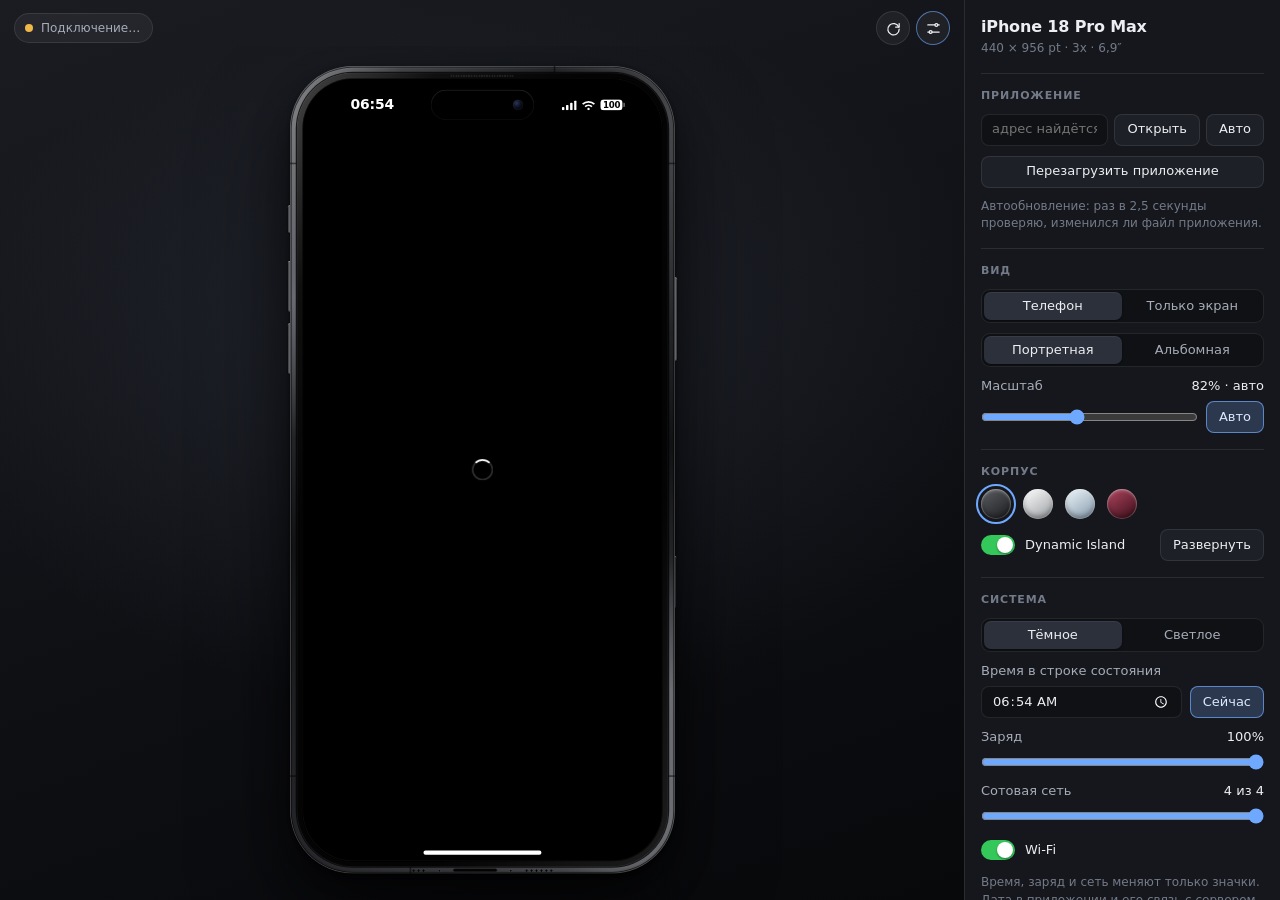
==== dev-tools/iphone-simulator/index.html @ 52084268 "Симулятор iPhone 18 Pro Max для разработки: dev-tools/iphone-simulator Отдельный инструмент разработ" ====
<!DOCTYPE html>
<html lang="ru">
<head>
  <meta charset="UTF-8">
  <meta name="viewport" content="width=device-width, initial-scale=1">
  <!-- В экран телефона можно загрузить только локальный адрес: остальное браузер не пустит. -->
  <meta http-equiv="Content-Security-Policy" content="default-src 'self'; script-src 'self'; style-src 'self'; img-src 'self' data:; connect-src 'self' http://localhost:* http://127.0.0.1:*; frame-src 'self' http://localhost:* http://127.0.0.1:* https://localhost:* https://127.0.0.1:*; object-src 'none'; base-uri 'none'; form-action 'none'">
  <meta name="color-scheme" content="dark">
  <title>iPhone 18 Pro Max — симулятор</title>
  <link rel="icon" type="image/svg+xml" href="assets/favicon.svg">
  <link rel="stylesheet" href="simulator.css">
</head>
<body>
  <div class="sim" id="sim" data-panel="open">
    <main class="stage">
      <header class="topbar">
        <div class="chip" id="chip" data-state="connecting" role="status" aria-live="polite"><span id="chipText">Подключение…</span></div>
        <div class="topbar-actions">
          <button class="icon-btn" id="quickReload" type="button" title="Перезагрузить приложение" aria-label="Перезагрузить приложение">
            <svg viewBox="0 0 24 24" aria-hidden="true"><path d="M20 5v5h-5"/><path d="M19.4 10A8 8 0 1 0 20 13"/></svg>
          </button>
          <button class="icon-btn" id="panelToggle" type="button" title="Настройки симулятора" aria-label="Настройки симулятора" aria-controls="panel" aria-expanded="true">
            <svg viewBox="0 0 24 24" aria-hidden="true"><path d="M4 7h10M18 7h2M4 17h2M10 17h10"/><circle cx="16" cy="7" r="2"/><circle cx="8" cy="17" r="2"/></svg>
          </button>
        </div>
      </header>

      <div class="stage-scroll" id="stage">
        <div class="scaler" id="scaler">
          <div class="device" id="device" data-view="device" data-orientation="portrait" data-color="black" data-island="on">
            <div class="shadow" aria-hidden="true"></div>

            <!-- корпус: в альбомной ориентации поворачивается целиком, экран остаётся на месте -->
            <div class="hw hw-back" aria-hidden="true">
              <i class="key key-action"></i>
              <i class="key key-vol-up"></i>
              <i class="key key-vol-down"></i>
              <i class="key key-side"></i>
              <i class="key key-camera"></i>
              <div class="chassis">
                <i class="band band-left-top"></i><i class="band band-left-bottom"></i>
                <i class="band band-right-top"></i><i class="band band-right-bottom"></i>
                <i class="band band-top"></i><i class="band band-bottom"></i>
                <div class="ports">
                  <i class="holes holes-mic"></i><i class="screw"></i><i class="usb"></i><i class="screw"></i><i class="holes holes-speaker"></i>
                </div>
              </div>
              <div class="bezel"></div>
              <i class="earpiece"></i>
            </div>

            <div class="display" id="display">
              <div class="app-viewport">
                <iframe class="app-frame" id="appFrame" title="Приложение в симуляторе" referrerpolicy="no-referrer"></iframe>
              </div>

              <div class="cover" id="cover" data-state="connecting">
                <div class="cover-wait" aria-hidden="true"><i class="spinner"></i></div>
                <div class="cover-error">
                  <p class="cover-title" id="coverTitle"></p>
                  <p class="cover-text" id="coverText"></p>
                  <button class="cover-btn" id="coverRetry" type="button">Повторить</button>
                </div>
              </div>

              <div class="status-bar" id="statusBar" data-tone="light" aria-hidden="true">
                <div class="sb-side sb-left"><time class="sb-time" id="sbTime">9:41</time></div>
                <div class="sb-side sb-right">
                  <svg class="sb-cell" id="sbCell" viewBox="0 0 18 12"><rect x="0" y="8" width="3" height="4" rx="1"/><rect x="5" y="5.5" width="3" height="6.5" rx="1"/><rect x="10" y="3" width="3" height="9" rx="1"/><rect x="15" y="0" width="3" height="12" rx="1"/></svg>
                  <span class="sb-net" id="sbNet" hidden>LTE</span>
                  <svg class="sb-wifi" id="sbWifi" viewBox="0 0 17 12"><path d="M8.5 9.1a1.45 1.45 0 1 0 0 2.9 1.45 1.45 0 0 0 0-2.9ZM.6 3.9 2.1 5.4a9 9 0 0 1 12.8 0l1.5-1.5a11.1 11.1 0 0 0-15.8 0Zm3 3 1.5 1.5a4.8 4.8 0 0 1 6.8 0l1.5-1.5a6.9 6.9 0 0 0-9.8 0Z"/></svg>
                  <div class="sb-battery-wrap">
                    <div class="sb-battery" id="sbBattery"><span class="sb-battery-fill"></span><span class="sb-battery-num" id="sbBatteryNum">100</span></div><i class="sb-nub"></i>
                  </div>
                </div>
              </div>
              <div class="home-indicator" id="homeIndicator" data-tone="light" aria-hidden="true"></div>
            </div>

            <div class="hw hw-front">
              <button class="island" id="island" type="button" aria-expanded="false" aria-label="Dynamic Island: развернуть" title="Нажми, чтобы развернуть или свернуть">
                <span class="island-lens" aria-hidden="true"></span>
                <span class="island-live" aria-hidden="true">
                  <i class="island-app">₽</i>
                  <span class="island-text"><b>Мои расходы</b><small>Демонстрация Dynamic Island</small></span>
                  <i class="island-ring"></i>
                </span>
              </button>
              <div class="glass" aria-hidden="true"></div>
            </div>
          </div>
        </div>
      </div>

      <p class="boot-note" id="bootNote">Симулятор открывается через свой сервер. В терминале проекта запусти:<br><code>node dev-tools/iphone-simulator/server.js</code></p>
    </main>

    <aside class="panel" id="panel" aria-label="Настройки симулятора">
      <header class="panel-head">
        <h1>iPhone 18 Pro Max</h1>
        <p>440 × 956 pt · 3x · 6,9″</p>
      </header>

      <section class="group">
        <h2>Приложение</h2>
        <form class="url-form" id="urlForm">
          <input id="appUrl" type="text" inputmode="url" autocomplete="off" spellcheck="false" placeholder="адрес найдётся сам" aria-label="Адрес приложения">
          <button class="btn" type="submit">Открыть</button>
          <button class="btn" id="urlAuto" type="button" title="Найти приложение автоматически">Авто</button>
        </form>
        <p class="note note-bad" id="urlNote" hidden>Можно открыть только локальный адрес: localhost или 127.0.0.1.</p>
        <button class="btn wide" id="reloadBtn" type="button">Перезагрузить приложение</button>
        <p class="note" id="liveNote"></p>
      </section>

      <section class="group">
        <h2>Вид</h2>
        <div class="seg" data-setting="view" role="group" aria-label="Режим показа">
          <button type="button" data-value="device">Телефон</button>
          <button type="button" data-value="screen">Только экран</button>
        </div>
        <div class="seg" data-setting="orientation" role="group" aria-label="Ориентация">
          <button type="button" data-value="portrait">Портретная</button>
          <button type="button" data-value="landscape">Альбомная</button>
        </div>
        <div class="field">
          <label for="scale">Масштаб <output id="scaleOut" for="scale"></output></label>
          <div class="row">
            <input id="scale" type="range" min="25" max="150" step="5">
            <button class="btn" id="scaleAuto" type="button" aria-pressed="true" title="Вписать телефон в окно">Авто</button>
          </div>
        </div>
      </section>

      <section class="group">
        <h2>Корпус</h2>
        <div class="swatches" data-setting="color" role="group" aria-label="Цвет корпуса">
          <button type="button" data-value="black" title="Чёрный (Black)" aria-label="Чёрный"></button>
          <button type="button" data-value="silver" title="Серебристый (Silver)" aria-label="Серебристый"></button>
          <button type="button" data-value="glacier" title="Ледяной (Glacier)" aria-label="Ледяной"></button>
          <button type="button" data-value="burgundy" title="Бордовый (Burgundy)" aria-label="Бордовый"></button>
        </div>
        <div class="row row-between">
          <label class="switch"><input type="checkbox" data-setting="island"><i></i><span>Dynamic Island</span></label>
          <button class="btn" id="islandDemo" type="button">Развернуть</button>
        </div>
      </section>

      <section class="group">
        <h2>Система</h2>
        <div class="seg" data-setting="theme" role="group" aria-label="Оформление iPhone">
          <button type="button" data-value="dark">Тёмное</button>
          <button type="button" data-value="light">Светлое</button>
        </div>
        <div class="field">
          <label for="timeInput">Время в строке состояния</label>
          <div class="row">
            <input id="timeInput" type="time">
            <button class="btn" id="timeNow" type="button" aria-pressed="true" title="Показывать настоящее время">Сейчас</button>
          </div>
        </div>
        <div class="field">
          <label for="battery">Заряд <output id="batteryOut" for="battery"></output></label>
          <input id="battery" type="range" min="0" max="100" step="1" data-setting="battery">
        </div>
        <div class="field">
          <label for="cell">Сотовая сеть <output id="cellOut" for="cell"></output></label>
          <input id="cell" type="range" min="0" max="4" step="1" data-setting="cell">
        </div>
        <label class="switch"><input type="checkbox" data-setting="wifi"><i></i><span>Wi‑Fi</span></label>
        <p class="note">Время, заряд и сеть меняют только значки. Дата в приложении и его связь с сервером остаются настоящими.</p>
      </section>

      <section class="group">
        <h2>Что получает приложение</h2>
        <label class="switch"><input type="checkbox" data-setting="density"><i></i><span>Плотность пикселей 3x</span></label>
        <dl class="facts" id="facts"></dl>
        <p class="note">Что на Windows воспроизвести нельзя — в файле README.md рядом с симулятором.</p>
      </section>

      <button class="btn wide ghost" id="resetBtn" type="button">Сбросить настройки</button>
    </aside>
  </div>

  <script type="module" src="simulator.js"></script>
</body>
</html>
---- dev-tools/iphone-simulator/simulator.css ----
/* Симулятор iPhone 18 Pro Max: сцена, корпус, системные элементы экрана и панель настроек.
   Все размеры корпуса — в CSS px при масштабе 1; целиком он уменьшается одним transform: scale(). */

:root {
  color-scheme: dark;
  --bg: #0b0c0f;
  --panel: #15171c;
  --panel-2: #1d2027;
  --well: #0f1115;
  --line: rgb(255 255 255 / 9%);
  --ink: #eceef2;
  --ink-2: #a6acb8;
  --ink-3: #737a88;
  --accent: #6ea8ff;
  --ok: #46c98b;
  --warn: #f0b849;
  --bad: #f0645c;
  --ui: "Segoe UI Variable Text", "Segoe UI", -apple-system, BlinkMacSystemFont, system-ui, sans-serif;
  --ios: -apple-system, "SF Pro Text", "Segoe UI Variable Display", "Segoe UI", system-ui, sans-serif;
  --panel-w: 316px;
  --spring: cubic-bezier(.3, 1.3, .45, 1);
}

*, *::before, *::after { box-sizing: border-box; }
[hidden] { display: none !important; }
html, body { height: 100%; margin: 0; }
body { overflow: hidden; background: var(--bg); color: var(--ink); font: 13px/1.4 var(--ui); -webkit-font-smoothing: antialiased; }
button, input { font: inherit; color: inherit; }
:focus-visible { outline: 2px solid var(--accent); outline-offset: 2px; }

/* ---------- раскладка: сцена слева, панель справа ---------- */
.sim { height: 100%; display: grid; grid-template-columns: minmax(0, 1fr) var(--panel-w); }
.sim[data-panel="closed"] { grid-template-columns: minmax(0, 1fr); }
.sim[data-panel="closed"] .panel { display: none; }

.stage {
  position: relative; min-width: 0; min-height: 0;
  display: grid; grid-template-rows: auto minmax(0, 1fr);
  background:
    radial-gradient(80% 55% at 50% 40%, rgb(92 104 128 / 20%), transparent 72%),
    linear-gradient(160deg, #1a1c22, #0e0f13 60%, #08090b);
}
.topbar { display: flex; align-items: center; justify-content: space-between; gap: 10px; min-height: 46px; padding: 10px 14px 0; }
.topbar-actions { display: flex; gap: 6px; flex: none; }
.chip {
  display: flex; align-items: center; gap: 8px; min-width: 0;
  padding: 6px 12px 6px 10px; border: 1px solid var(--line); border-radius: 999px;
  background: rgb(255 255 255 / 5%); color: var(--ink-2); font-size: 12px;
}
.chip span { overflow: hidden; white-space: nowrap; text-overflow: ellipsis; }
.chip::before { content: ''; flex: none; width: 8px; height: 8px; border-radius: 50%; background: var(--warn); }
.chip[data-state="ready"]::before { background: var(--ok); }
.chip[data-state="error"]::before { background: var(--bad); }
.chip[data-state="connecting"]::before { animation: blink 1s ease-in-out infinite; }
.chip[data-state="pending"]::before { background: var(--accent); }
.icon-btn {
  width: 34px; height: 34px; display: grid; place-items: center; padding: 0;
  border: 1px solid var(--line); border-radius: 50%; background: rgb(255 255 255 / 5%); cursor: pointer;
  transition: background-color .15s, border-color .15s;
}
.icon-btn:hover { background: rgb(255 255 255 / 11%); border-color: rgb(255 255 255 / 20%); }
.icon-btn[aria-expanded="true"] { border-color: color-mix(in srgb, var(--accent) 60%, transparent); }
.icon-btn[data-pending="true"] { border-color: var(--accent); color: #dbe8ff; }
.icon-btn svg { width: 17px; height: 17px; fill: none; stroke: currentColor; stroke-width: 1.8; stroke-linecap: round; stroke-linejoin: round; }

/* телефон всегда по центру; если задан масштаб больше окна — сцена прокручивается */
.stage-scroll { display: flex; overflow: auto; padding: 16px 20px 22px; }
.scaler { flex: none; margin: auto; }

.boot-note {
  position: absolute; left: 50%; bottom: 16px; z-index: 5; width: max-content; max-width: calc(100% - 32px); margin: 0;
  transform: translateX(-50%); padding: 10px 14px; border: 1px solid var(--line); border-radius: 10px;
  background: var(--panel); color: var(--ink-2); text-align: center;
}
.boot-note code { color: var(--ink); font: 12px/1.6 Consolas, "Cascadia Mono", monospace; }

/* ---------- устройство ---------- */
.device {
  --border: 15px; /* металл 8 + чёрное поле вокруг экрана 7 */
  --m1: #232427; --m2: #46484c; --m3: #111214; --m4: #696b71;
  --edge-hi: rgb(255 255 255 / 26%); --edge-lo: rgb(0 0 0 / 65%); --band: rgb(0 0 0 / 50%);
  position: relative; width: 470px; height: 986px;
  transform: scale(var(--scale, 1)); transform-origin: 0 0;
}
.device[data-orientation="landscape"] { width: 986px; height: 470px; }
.device[data-view="screen"] { --border: 0px; width: 440px; height: 956px; }
.device[data-view="screen"][data-orientation="landscape"] { width: 956px; height: 440px; }

.device[data-color="silver"] {
  --m1: #c4c7ca; --m2: #eceeee; --m3: #8f9498; --m4: #ffffff;
  --edge-hi: rgb(255 255 255 / 95%); --edge-lo: rgb(70 75 80 / 55%); --band: rgb(90 95 100 / 45%);
}
.device[data-color="glacier"] {
  --m1: #b7c8d6; --m2: #deeaf2; --m3: #8399ab; --m4: #f6fbfe;
  --edge-hi: rgb(255 255 255 / 90%); --edge-lo: rgb(50 70 90 / 55%); --band: rgb(70 95 115 / 45%);
}
.device[data-color="burgundy"] {
  --m1: #5d1728; --m2: #8f2c44; --m3: #330b15; --m4: #b04660;
  --edge-hi: rgb(255 214 222 / 45%); --edge-lo: rgb(25 5 10 / 70%); --band: rgb(20 4 8 / 55%);
}

.shadow {
  position: absolute; inset: 0; border-radius: 77px;
  box-shadow: 0 2px 4px rgb(0 0 0 / 60%), 0 22px 44px rgb(0 0 0 / 45%), 0 60px 110px rgb(0 0 0 / 50%);
}
.device[data-view="screen"] .shadow { border-radius: 62px; box-shadow: 0 0 0 1px rgb(255 255 255 / 12%), 0 30px 70px rgb(0 0 0 / 55%); }

/* корпус рисуется в портретном положении и поворачивается вместе с кнопками и Dynamic Island */
.hw { position: absolute; top: 50%; left: 50%; width: 470px; height: 986px; margin: -493px 0 0 -235px; pointer-events: none; }
.device[data-orientation="landscape"] .hw { transform: rotate(-90deg); }
.device[data-view="screen"] .hw-back, .device[data-view="screen"] .glass { display: none; }

.chassis {
  position: absolute; inset: 0; border-radius: 77px;
  background:
    linear-gradient(118deg, rgb(255 255 255 / 30%) 0%, rgb(255 255 255 / 0%) 14%, rgb(255 255 255 / 0%) 86%, rgb(255 255 255 / 14%) 100%),
    conic-gradient(from 28deg, var(--m2), var(--m1) 7%, var(--m3) 15%, var(--m1) 24%, var(--m4) 31%, var(--m2) 39%, var(--m1) 50%,
      var(--m3) 61%, var(--m1) 70%, var(--m4) 79%, var(--m2) 88%, var(--m1) 95%, var(--m2));
  box-shadow:
    inset 0 0 0 1px var(--edge-hi),
    inset 0 0 0 2px var(--edge-lo),
    inset 0 2px 2px rgb(255 255 255 / 22%),
    inset 0 -2px 3px rgb(0 0 0 / 45%);
}
/* разделители антенн */
.band { position: absolute; background: var(--band); }
.band-left-top, .band-left-bottom, .band-right-top, .band-right-bottom { width: 8px; height: 2px; }
.band-left-top, .band-left-bottom { left: 0; }
.band-right-top, .band-right-bottom { right: 0; }
.band-left-top, .band-right-top { top: 118px; }
.band-left-bottom, .band-right-bottom { bottom: 118px; }
.band-top, .band-bottom { width: 2px; height: 8px; }
.band-top { top: 0; left: 322px; }
.band-bottom { bottom: 0; left: 146px; }
/* нижняя грань: микрофон, винты, разъём USB-C, динамик — видны как узкая полоска на скруглении */
.ports { position: absolute; left: 0; right: 0; bottom: 2px; height: 4px; display: flex; align-items: center; justify-content: center; gap: 15px; }
.usb { width: 54px; height: 4px; border-radius: 2px; background: #040405; box-shadow: inset 0 0 0 .5px rgb(255 255 255 / 14%); }
.screw { width: 3px; height: 3px; border-radius: 50%; background: radial-gradient(#0a0a0b 35%, rgb(255 255 255 / 25%)); }
.holes { height: 3px; background: radial-gradient(circle, #050506 1.1px, transparent 1.5px) 0 0 / 6px 3px repeat-x; }
.holes-mic { width: 18px; }
.holes-speaker { width: 36px; }

.key {
  position: absolute; width: 5px;
  background: linear-gradient(90deg, var(--m3), var(--m4) 40%, var(--m1));
  box-shadow: inset 0 1px 0 rgb(255 255 255 / 35%), inset 0 -1px 0 rgb(0 0 0 / 50%), 0 0 0 .5px var(--edge-lo);
}
.key-action, .key-vol-up, .key-vol-down { left: -3px; border-radius: 2.5px 0 0 2.5px; }
.key-side, .key-camera { right: -3px; border-radius: 0 2.5px 2.5px 0; background: linear-gradient(270deg, var(--m3), var(--m4) 40%, var(--m1)); }
.key-action { top: 170px; height: 34px; }
.key-vol-up { top: 238px; height: 62px; }
.key-vol-down { top: 314px; height: 62px; }
.key-side { top: 258px; height: 102px; }
/* Camera Control почти не выступает и темнее корпуса */
.key-camera { top: 598px; height: 64px; right: -1.5px; width: 3px; background: linear-gradient(270deg, #0b0b0d, #2b2c30 50%, #101012); }

.bezel { position: absolute; inset: 8px; border-radius: 69px; background: #040405; box-shadow: 0 0 0 1px rgb(0 0 0 / 75%), inset 0 0 0 1px rgb(255 255 255 / 7%); }
.earpiece {
  position: absolute; top: 9.5px; left: 50%; width: 78px; height: 3px; margin-left: -39px; border-radius: 2px;
  background: repeating-linear-gradient(90deg, #0c0c0d 0 1px, #1d1d20 1px 2px);
  box-shadow: inset 0 1px 1px #000, 0 .5px 0 rgb(255 255 255 / 8%);
}

/* стекло: блик только на чёрном поле вокруг экрана — цвета приложения он не меняет */
.glass {
  position: absolute; inset: 8px; padding: 7px; border-radius: 69px;
  background: linear-gradient(122deg, rgb(255 255 255 / 26%) 0%, rgb(255 255 255 / 5%) 16%, rgb(255 255 255 / 0%) 34%, rgb(255 255 255 / 0%) 72%, rgb(255 255 255 / 10%) 100%);
  -webkit-mask-image: linear-gradient(#000 0 0), linear-gradient(#000 0 0);
  -webkit-mask-clip: content-box, border-box;
  -webkit-mask-composite: xor;
  mask-image: linear-gradient(#000 0 0), linear-gradient(#000 0 0);
  mask-clip: content-box, border-box;
  mask-composite: exclude;
}

/* ---------- экран ---------- */
/* clip, а не hidden: экран только обрезает содержимое и не может прокрутиться, даже если приложение
   попросит показать элемент (scrollIntoView, фокус поля) — увеличенная рамка внутри больше самого экрана */
.display { position: absolute; inset: var(--border); overflow: clip; border-radius: 62px; background: #000; isolation: isolate; }
.display::after { content: ''; position: absolute; inset: 0; z-index: 3; border-radius: inherit; box-shadow: inset 0 0 0 1px rgb(255 255 255 / 5%); pointer-events: none; }
.app-viewport { position: absolute; inset: 0; overflow: clip; }
/* область просмотра приложения — ровно 440 × 956; zoom и обратный scale задаёт скрипт (плотность 3x) */
.app-frame { display: block; width: 440px; height: 956px; border: 0; background: #000; transform-origin: 0 0; }
.device[data-orientation="landscape"] .app-frame { width: 956px; height: 440px; }

.cover {
  position: absolute; inset: 0; z-index: 1; display: grid; place-items: center; padding: 48px 36px;
  background: #000; color: #c9ced8; text-align: center; font: 15px/1.45 var(--ui);
  transition: opacity .22s ease, visibility 0s linear .22s;
}
.cover[data-state="ready"], .cover[data-state="offline"] { opacity: 0; visibility: hidden; pointer-events: none; }
.cover[data-state="connecting"], .cover[data-state="error"] { transition: none; }
.cover:not([data-state="connecting"]) .cover-wait, .cover:not([data-state="error"]) .cover-error { display: none; }
.cover-wait { opacity: 0; animation: appear .2s .45s forwards; } /* быстрая загрузка проходит без индикатора */
.spinner { display: block; width: 26px; height: 26px; border: 2.5px solid rgb(255 255 255 / 18%); border-top-color: #fff; border-radius: 50%; animation: spin .8s linear infinite; }
.cover-title { margin: 0 0 8px; color: #fff; font-size: 19px; font-weight: 600; }
.cover-text { margin: 0 0 20px; overflow-wrap: anywhere; }
.cover-btn { min-height: 40px; padding: 0 22px; border: 0; border-radius: 20px; background: #fff; color: #000; font-weight: 600; cursor: pointer; }

.status-bar {
  position: absolute; z-index: 2; top: 0; left: 0; right: 0; height: 62px;
  color: #fff; font-family: var(--ios); pointer-events: none; user-select: none; transition: color .25s;
}
.status-bar[data-tone="dark"] { color: #000; }
.device[data-orientation="landscape"] .status-bar { display: none; } /* в альбомной ориентации iPhone строку состояния прячет */
.sb-side { position: absolute; top: 14px; width: 157px; height: 37px; display: flex; align-items: center; justify-content: center; }
.sb-left { left: 0; padding-left: 14px; }
.sb-right { right: 0; gap: 6px; padding-right: 12px; }
.sb-time { font-size: 17px; font-weight: 600; letter-spacing: -.01em; font-variant-numeric: tabular-nums; line-height: 1; }
.sb-cell { width: 18px; height: 12px; fill: currentColor; }
.sb-cell .off { opacity: .3; }
.sb-net { font-size: 12.5px; font-weight: 700; letter-spacing: -.01em; line-height: 1; }
.sb-wifi { width: 17px; height: 12px; fill: currentColor; }
.sb-battery-wrap { display: flex; align-items: center; gap: 1px; }
.sb-battery { position: relative; width: 27px; height: 13px; overflow: hidden; border-radius: 4.3px; background: color-mix(in srgb, currentColor 35%, transparent); }
.sb-battery-fill { position: absolute; inset: 0; background: currentColor; transform-origin: 0 50%; transform: scaleX(var(--level, 1)); transition: transform .2s; }
.sb-battery-num { position: absolute; inset: 0; display: grid; place-items: center; color: #000; font-size: 10.5px; font-weight: 700; letter-spacing: -.03em; line-height: 1; }
.status-bar[data-tone="dark"] .sb-battery-num { color: #fff; }
.sb-battery[data-low] .sb-battery-fill { background: #ff453a; }
.sb-battery[data-low] .sb-battery-num { color: #fff; }
.sb-nub { width: 1.5px; height: 4.5px; border-radius: 0 1px 1px 0; background: currentColor; opacity: .4; }

.home-indicator {
  position: absolute; z-index: 2; left: 50%; bottom: 8px; width: 144px; height: 5px; margin-left: -72px;
  border-radius: 3px; background: #fff; pointer-events: none; transition: background-color .25s;
}
.home-indicator[data-tone="dark"] { background: #000; }
.device[data-orientation="landscape"] .home-indicator { width: 236px; margin-left: -118px; bottom: 6px; }

/* ---------- Dynamic Island ---------- */
.island {
  position: absolute; top: 29px; left: 50%; width: 126px; height: 37px; margin: 0 0 0 -63px; padding: 0;
  overflow: hidden; border: 0; border-radius: 19px; background: #000; cursor: pointer; pointer-events: auto; contain: layout paint;
  box-shadow: inset 0 0 0 1px rgb(255 255 255 / 5%), inset 0 1px 1px rgb(255 255 255 / 10%);
  transition: width .5s var(--spring), height .5s var(--spring), margin-left .5s var(--spring), border-radius .5s var(--spring), box-shadow .3s;
}
.island[aria-expanded="true"] {
  width: 408px; height: 84px; margin-left: -204px; border-radius: 42px;
  box-shadow: inset 0 0 0 1px rgb(255 255 255 / 7%), inset 0 1px 1px rgb(255 255 255 / 12%), 0 12px 30px rgb(0 0 0 / 40%);
}
.device[data-island="off"] .island { display: none; }
.island:focus-visible { outline-offset: 3px; }
/* объектив камеры в правой части капсулы */
.island-lens {
  position: absolute; top: 50%; right: 13px; width: 13px; height: 13px; margin-top: -6.5px; border-radius: 50%;
  background: radial-gradient(circle at 36% 34%, #2b3554 0, #0c1020 42%, #030408 72%);
  box-shadow: inset 0 0 0 1px rgb(255 255 255 / 5%); transition: opacity .2s;
}
.island[aria-expanded="true"] .island-lens { opacity: 0; }
.island-live {
  position: absolute; inset: 0; display: flex; align-items: center; gap: 12px; padding: 0 22px 0 20px;
  color: #fff; font-family: var(--ios); text-align: left; opacity: 0; transition: opacity .15s;
}
.island[aria-expanded="true"] .island-live { opacity: 1; transition: opacity .25s .2s; }
.island-app { flex: none; width: 44px; height: 44px; display: grid; place-items: center; border-radius: 12px; background: linear-gradient(145deg, #9a3049, #3a0d18); font: 600 22px/1 var(--ios); font-style: normal; }
.island-text { flex: 1; min-width: 0; display: grid; gap: 3px; white-space: nowrap; }
.island-text b { font-size: 16px; font-weight: 600; line-height: 1.1; }
.island-text small { color: rgb(255 255 255 / 60%); font-size: 13px; line-height: 1.1; }
.island-ring { flex: none; width: 30px; height: 30px; border-radius: 50%; background: conic-gradient(#ff9f0a 0 68%, rgb(255 255 255 / 18%) 0); -webkit-mask: radial-gradient(circle, transparent 10px, #000 10.5px); mask: radial-gradient(circle, transparent 10px, #000 10.5px); }

/* ---------- панель настроек ---------- */
.panel {
  min-width: 0; display: flex; flex-direction: column; gap: 16px; overflow: hidden auto; padding: 16px 16px 24px;
  border-left: 1px solid var(--line); background: var(--panel); scrollbar-width: thin; scrollbar-color: #3a3f4b transparent;
}
.panel-head h1 { margin: 0; font-size: 16px; font-weight: 600; letter-spacing: -.01em; }
.panel-head p { margin: 2px 0 0; color: var(--ink-3); font-size: 12px; }
.group { display: grid; gap: 10px; padding-top: 14px; border-top: 1px solid var(--line); }
.group h2 { margin: 0; color: var(--ink-3); font-size: 11px; font-weight: 600; letter-spacing: .08em; text-transform: uppercase; }
.field { display: grid; gap: 6px; }
.field label { display: flex; justify-content: space-between; gap: 8px; color: var(--ink-2); }
.field output { color: var(--ink); font-variant-numeric: tabular-nums; }
.row { display: flex; align-items: center; gap: 8px; }
.row > input { flex: 1; min-width: 0; }
.row-between { justify-content: space-between; }
.note { margin: 0; color: var(--ink-3); font-size: 12px; line-height: 1.45; }
.note-bad { color: var(--bad); }

.btn {
  min-height: 32px; padding: 0 12px; border: 1px solid var(--line); border-radius: 8px;
  background: var(--panel-2); cursor: pointer; white-space: nowrap; transition: background-color .15s, border-color .15s;
}
.btn:hover { background: #272b34; border-color: rgb(255 255 255 / 18%); }
.btn:active { background: #191c22; }
.btn[aria-pressed="true"] { border-color: color-mix(in srgb, var(--accent) 70%, transparent); background: color-mix(in srgb, var(--accent) 18%, var(--panel-2)); color: #dbe8ff; }
.btn[data-pending="true"] { border-color: var(--accent); color: #dbe8ff; }
.btn.wide { width: 100%; }
.btn.ghost { background: transparent; color: var(--ink-2); }

input[type="text"], input[type="time"] { min-width: 0; min-height: 32px; padding: 0 10px; border: 1px solid var(--line); border-radius: 8px; background: var(--well); }
input[type="range"] { width: 100%; height: 20px; margin: 0; accent-color: var(--accent); }
.url-form { display: grid; grid-template-columns: minmax(0, 1fr) auto auto; gap: 6px; }

.seg { display: grid; grid-auto-flow: column; grid-auto-columns: 1fr; gap: 2px; padding: 2px; border: 1px solid var(--line); border-radius: 9px; background: var(--well); }
.seg button { min-height: 28px; padding: 0 6px; border: 0; border-radius: 7px; background: transparent; color: var(--ink-2); cursor: pointer; }
.seg button:hover { color: var(--ink); }
.seg button[aria-pressed="true"] { background: #2b303b; color: var(--ink); box-shadow: 0 1px 2px rgb(0 0 0 / 40%), inset 0 1px 0 rgb(255 255 255 / 6%); }

.switch { position: relative; display: flex; align-items: center; gap: 10px; min-height: 28px; cursor: pointer; user-select: none; }
.switch input { position: absolute; width: 1px; height: 1px; opacity: 0; }
.switch i { position: relative; flex: none; width: 34px; height: 20px; border-radius: 10px; background: #333844; transition: background-color .18s; }
.switch i::after { content: ''; position: absolute; top: 2px; left: 2px; width: 16px; height: 16px; border-radius: 50%; background: #fff; box-shadow: 0 1px 2px rgb(0 0 0 / 40%); transition: transform .18s; }
.switch input:checked + i { background: #34c759; }
.switch input:checked + i::after { transform: translateX(14px); }
.switch input:focus-visible + i { outline: 2px solid var(--accent); outline-offset: 2px; }

.swatches { display: flex; gap: 12px; }
.swatches button {
  width: 30px; height: 30px; padding: 0; border: 0; border-radius: 50%; background: var(--sw); cursor: pointer; outline-offset: 3px;
  box-shadow: inset 0 0 0 1px rgb(255 255 255 / 18%), inset 0 2px 3px rgb(255 255 255 / 25%), inset 0 -3px 5px rgb(0 0 0 / 35%);
}
.swatches button[aria-pressed="true"] { outline: 2px solid var(--accent); }
.swatches [data-value="black"] { --sw: linear-gradient(145deg, #5c5e63, #1b1c1e); }
.swatches [data-value="silver"] { --sw: linear-gradient(145deg, #ffffff, #9a9ea2); }
.swatches [data-value="glacier"] { --sw: linear-gradient(145deg, #f0f7fb, #8399ab); }
.swatches [data-value="burgundy"] { --sw: linear-gradient(145deg, #b04660, #3a0d18); }

.facts { display: grid; grid-template-columns: auto minmax(0, 1fr); gap: 5px 12px; margin: 0; font-size: 12px; }
.facts dt { color: var(--ink-3); }
.facts dd { margin: 0; color: var(--ink); text-align: right; font-variant-numeric: tabular-nums; }
.facts dd[data-mark="ok"]::after { content: ' ✓'; color: var(--ok); }
.facts dd[data-mark="warn"] { color: var(--warn); }

/* узкое окно (вкладка рядом с кодом): панель выезжает поверх сцены */
@media (max-width: 860px) {
  .sim { grid-template-columns: minmax(0, 1fr); }
  .panel { position: fixed; z-index: 20; top: 0; right: 0; bottom: 0; width: min(var(--panel-w), 100vw - 44px); box-shadow: -20px 0 50px rgb(0 0 0 / 55%); }
  .stage-scroll { padding: 12px 12px 16px; }
}

@keyframes spin { to { transform: rotate(360deg); } }
@keyframes appear { to { opacity: 1; } }
@keyframes blink { 50% { opacity: .35; } }

@media (prefers-reduced-motion: reduce) {
  *, *::before, *::after { transition-duration: .01ms !important; animation-duration: .01ms !important; animation-iteration-count: 1 !important; }
}
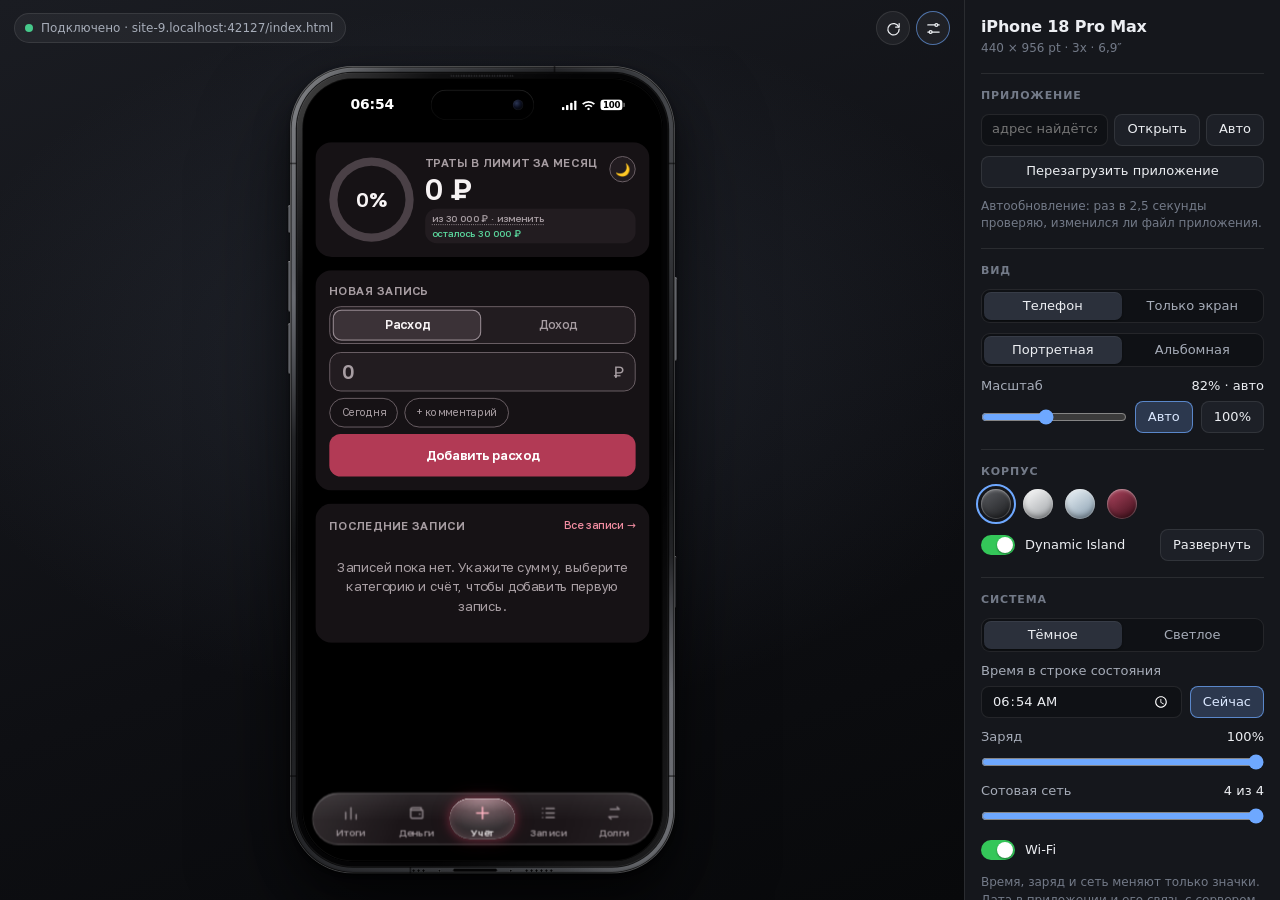
==== commit e6d9823b: "Симулятор iPhone: без полоски «Домой», кнопка «100%», мягче ограничения страницы - Полоска «Домой» у" ====
--- a/dev-tools/iphone-simulator/index.html
+++ b/dev-tools/iphone-simulator/index.html
@@ -3,8 +3,9 @@
 <head>
   <meta charset="UTF-8">
   <meta name="viewport" content="width=device-width, initial-scale=1">
-  <!-- В экран телефона можно загрузить только локальный адрес: остальное браузер не пустит. -->
-  <meta http-equiv="Content-Security-Policy" content="default-src 'self'; script-src 'self'; style-src 'self'; img-src 'self' data:; connect-src 'self' http://localhost:* http://127.0.0.1:*; frame-src 'self' http://localhost:* http://127.0.0.1:* https://localhost:* https://127.0.0.1:*; object-src 'none'; base-uri 'none'; form-action 'none'">
+  <!-- В экран телефона можно загрузить только локальный адрес: остальное браузер не пустит.
+       Скрипты и стили не ограничены: инструменты панели браузера (выбор элемента, пометки) добавляют на страницу свои. -->
+  <meta http-equiv="Content-Security-Policy" content="frame-src 'self' http://localhost:* http://127.0.0.1:* https://localhost:* https://127.0.0.1:*; object-src 'none'; base-uri 'none'">
   <meta name="color-scheme" content="dark">
   <title>iPhone 18 Pro Max — симулятор</title>
   <link rel="icon" type="image/svg+xml" href="assets/favicon.svg">
@@ -74,7 +75,6 @@
                   </div>
                 </div>
               </div>
-              <div class="home-indicator" id="homeIndicator" data-tone="light" aria-hidden="true"></div>
             </div>
 
             <div class="hw hw-front">
@@ -128,6 +128,7 @@
           <div class="row">
             <input id="scale" type="range" min="25" max="150" step="5">
             <button class="btn" id="scaleAuto" type="button" aria-pressed="true" title="Вписать телефон в окно">Авто</button>
+            <button class="btn" id="scaleFull" type="button" aria-pressed="false" title="Точка в точку: самая чёткая картинка, сцена прокручивается">100%</button>
           </div>
         </div>
       </section>
--- a/dev-tools/iphone-simulator/simulator.css
+++ b/dev-tools/iphone-simulator/simulator.css
@@ -220,13 +220,6 @@
 .sb-battery[data-low] .sb-battery-num { color: #fff; }
 .sb-nub { width: 1.5px; height: 4.5px; border-radius: 0 1px 1px 0; background: currentColor; opacity: .4; }
 
-.home-indicator {
-  position: absolute; z-index: 2; left: 50%; bottom: 8px; width: 144px; height: 5px; margin-left: -72px;
-  border-radius: 3px; background: #fff; pointer-events: none; transition: background-color .25s;
-}
-.home-indicator[data-tone="dark"] { background: #000; }
-.device[data-orientation="landscape"] .home-indicator { width: 236px; margin-left: -118px; bottom: 6px; }
-
 /* ---------- Dynamic Island ---------- */
 .island {
   position: absolute; top: 29px; left: 50%; width: 126px; height: 37px; margin: 0 0 0 -63px; padding: 0;
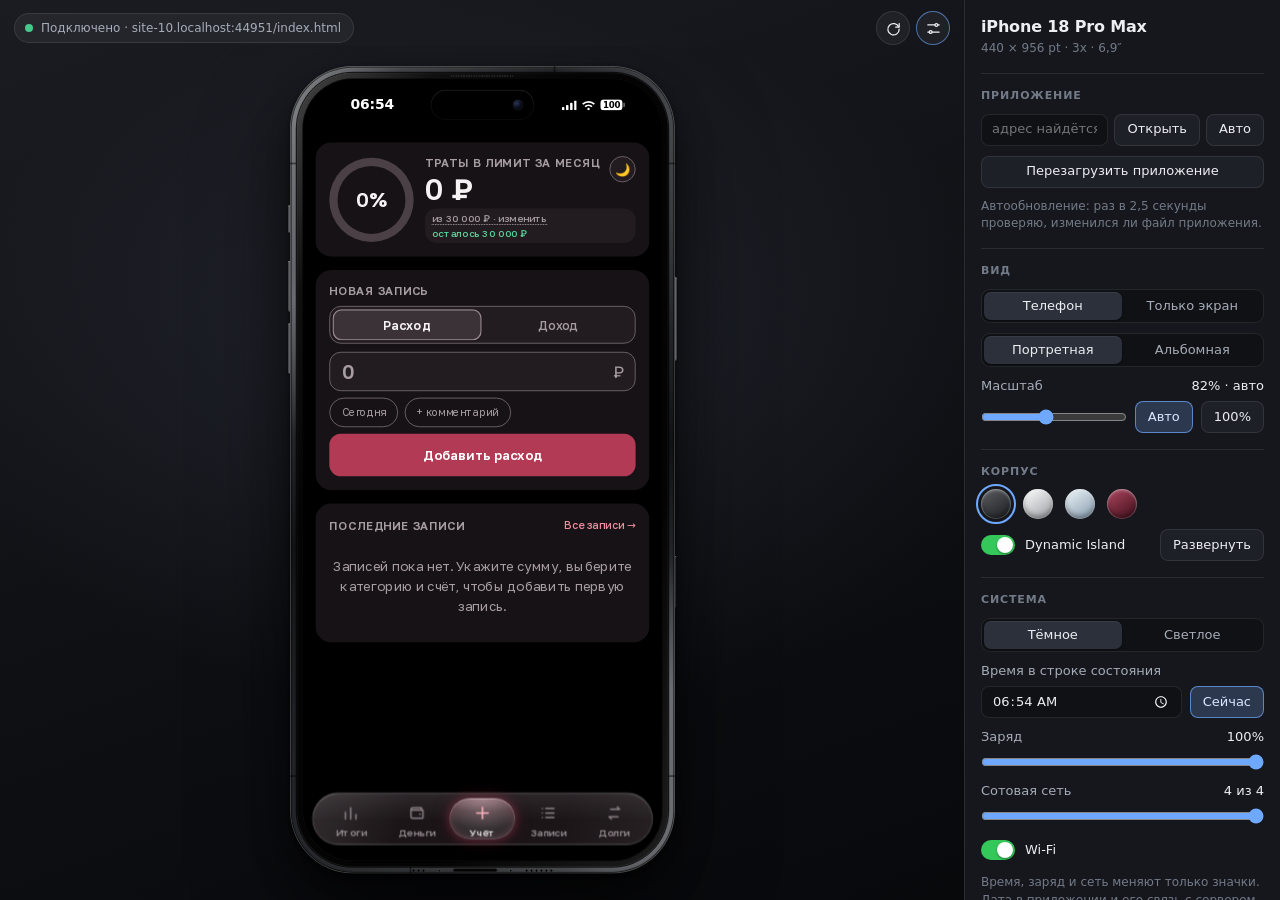
==== commit 2899d154: "Симулятор iPhone: плотность 3x выключена по умолчанию — стрелка «Выбрать элемент» попадает точно Пло" ====
--- a/dev-tools/iphone-simulator/index.html
+++ b/dev-tools/iphone-simulator/index.html
@@ -174,7 +174,8 @@
 
       <section class="group">
         <h2>Что получает приложение</h2>
-        <label class="switch"><input type="checkbox" data-setting="density"><i></i><span>Плотность пикселей 3x</span></label>
+        <label class="switch"><input type="checkbox" data-setting="density3x"><i></i><span>Плотность пикселей 3x</span></label>
+        <p class="note">Включай только для проверки в 3x: с ней стрелка «Выбрать элемент» в панели Claude подсвечивает не то место.</p>
         <dl class="facts" id="facts"></dl>
         <p class="note">Что на Windows воспроизвести нельзя — в файле README.md рядом с симулятором.</p>
       </section>
--- a/dev-tools/iphone-simulator/simulator.css
+++ b/dev-tools/iphone-simulator/simulator.css
@@ -179,7 +179,7 @@
 .display { position: absolute; inset: var(--border); overflow: clip; border-radius: 62px; background: #000; isolation: isolate; }
 .display::after { content: ''; position: absolute; inset: 0; z-index: 3; border-radius: inherit; box-shadow: inset 0 0 0 1px rgb(255 255 255 / 5%); pointer-events: none; }
 .app-viewport { position: absolute; inset: 0; overflow: clip; }
-/* область просмотра приложения — ровно 440 × 956; zoom и обратный scale задаёт скрипт (плотность 3x) */
+/* область просмотра приложения — ровно 440 × 956; при включённой плотности 3x скрипт задаёт zoom и обратный scale */
 .app-frame { display: block; width: 440px; height: 956px; border: 0; background: #000; transform-origin: 0 0; }
 .device[data-orientation="landscape"] .app-frame { width: 956px; height: 440px; }
 
